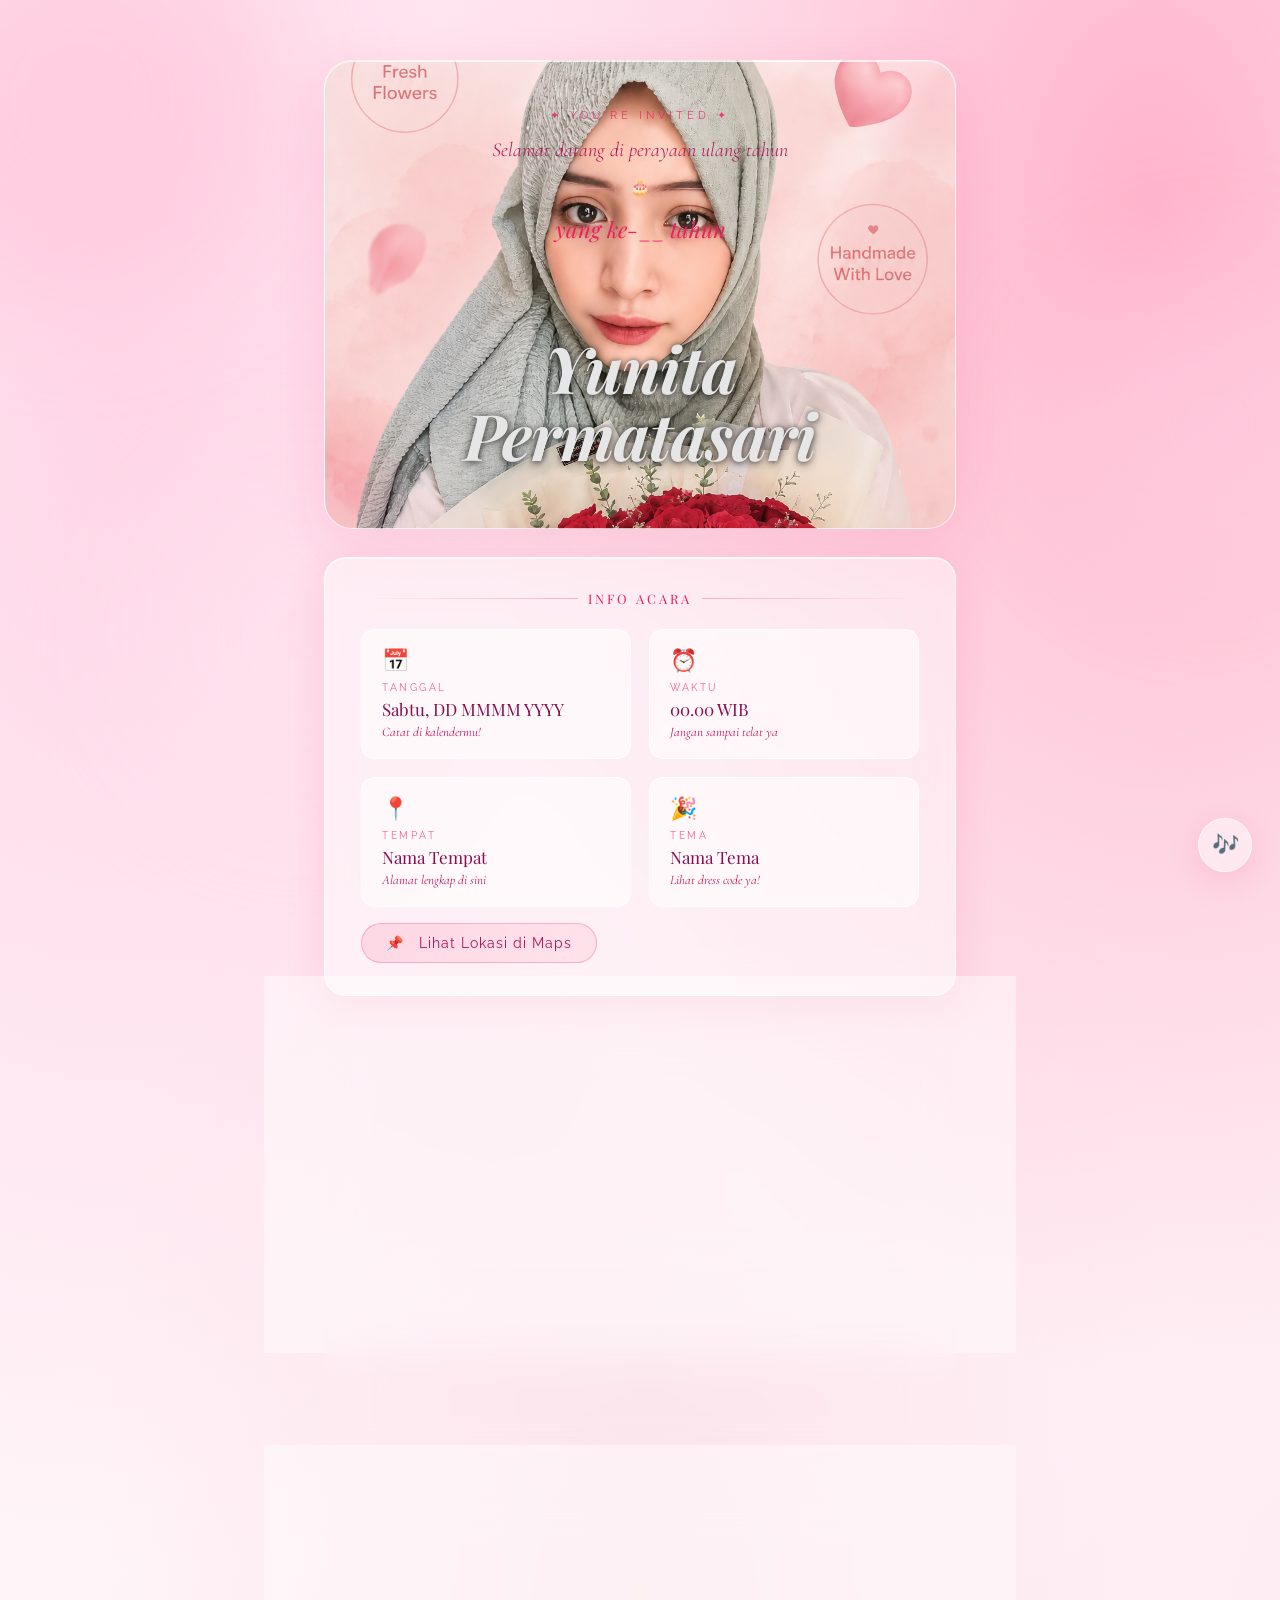
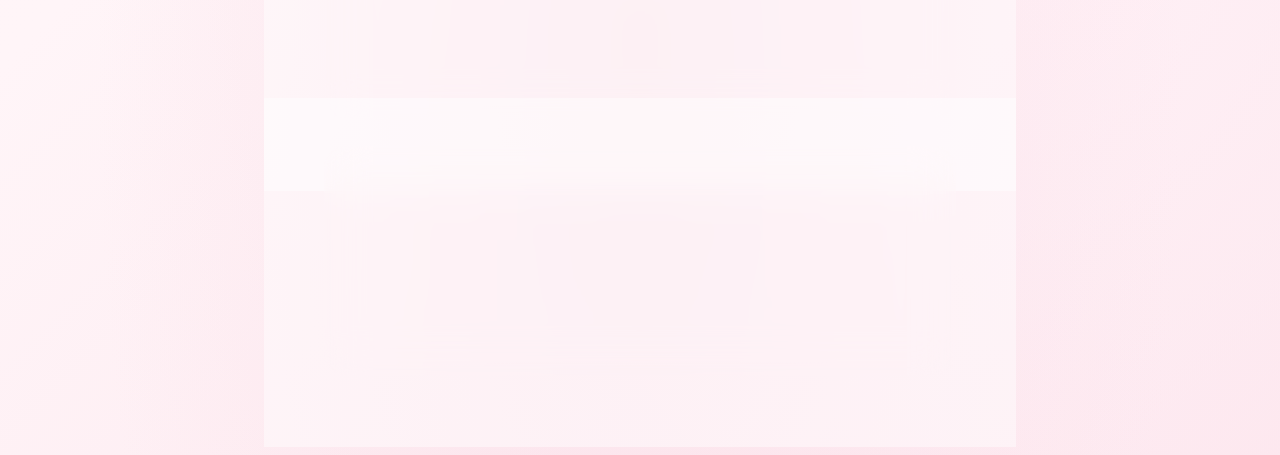
==== PAGES/invitation.html @ 585c8996 "first commit" ====
<!DOCTYPE html>
<html lang="id">
<head>
<meta charset="UTF-8">
<meta name="viewport" content="width=device-width, initial-scale=1.0">
<title>Undangan Ulang Tahun</title>
<link href="https://fonts.googleapis.com/css2?family=Playfair+Display:ital,wght@0,400;0,700;1,400&family=Cormorant+Garamond:ital,wght@0,300;0,400;0,500;1,300;1,400&family=Raleway:wght@300;400;500&display=swap" rel="stylesheet">
<link rel="stylesheet" href="../CSS/invitation.css">
</head>
<body>

<div class="blob" style="width:400px;height:400px;background:#ffb3cc;top:-100px;left:-120px;animation-duration:12s;"></div>
<div class="blob" style="width:300px;height:300px;background:#ffd6e7;top:30%;right:-80px;animation-duration:9s;animation-delay:3s;"></div>
<div class="blob" style="width:350px;height:350px;background:#ffe4ef;bottom:10%;left:10%;animation-duration:14s;animation-delay:1.5s;"></div>

<div class="music-btn" id="musicBtn">🎵</div>

<audio id="happyBirthday" loop>
<source src="../ASSETS/MUSIC/mantap.mpeg">
</audio>

<div class="page">
  <div class="header-card" style="background-image: url('../ASSETS/IMAGES/emely.png'); background-size: cover; background-position: center; background-repeat: no-repeat;">
  <p class="header-eyebrow">✦ You're Invited ✦</p>
  <p class="header-pre">Selamat datang di perayaan ulang tahun</p>
  
  <!-- QUOTE DIHAPUS, DIGANTI KOSONG -->
  
  <div class="header-divider">
    <span></span><em>🎂</em><span></span>
  </div>
  <p class="header-age">yang ke-<em style="font-style:normal">__</em> tahun</p>
  
  <!-- NAMA DIPINDAH KE BAWAH -->
  <h1 class="header-name" style="margin-top: 90px; margin-bottom: 20px;">Yunita Permatasari</h1>
</div>

  <div class="glass-card" style="animation-delay:0.1s">
    <div class="section-title">Info Acara</div>
    <div class="info-grid">
      <div class="info-item">
        <span class="icon">📅</span>
        <div class="label">Tanggal</div>
        <div class="value">Sabtu, DD MMMM YYYY</div>
        <div class="sub">Catat di kalendermu!</div>
      </div>
      <div class="info-item">
        <span class="icon">⏰</span>
        <div class="label">Waktu</div>
        <div class="value">00.00 WIB</div>
        <div class="sub">Jangan sampai telat ya</div>
      </div>
      <div class="info-item">
        <span class="icon">📍</span>
        <div class="label">Tempat</div>
        <div class="value">Nama Tempat</div>
        <div class="sub">Alamat lengkap di sini</div>
      </div>
      <div class="info-item">
        <span class="icon">🎉</span>
        <div class="label">Tema</div>
        <div class="value">Nama Tema</div>
        <div class="sub">Lihat dress code ya!</div>
      </div>
    </div>
    <a href="#" class="location-btn" target="_blank">
      📌 &nbsp; Lihat Lokasi di Maps
    </a>
  </div>

  <!-- DAFTAR TAMU (teks host di ATAS tombol) -->
  <div class="glass-card" style="animation-delay:0.15s; text-align: center;">
    <div class="section-title">📋 Daftar Tamu Undangan</div>
    
    <!-- Teks host di atas tombol -->
    <div style="margin: 15px 0 10px 0;">
      <p class="footer-from" style="font-size: 14px; margin-bottom: 5px;">Dengan penuh cinta, dari</p>
      <p class="footer-name" style="font-size: 22px;">Yunita Permata Sari</p>
      <p class="footer-hearts" style="font-size: 16px;">♥ ♥ ♥</p>
    </div>
    
    <!-- Tombol di bawah teks host -->
    <a href="guestlist.html" class="guest-link-btn" style="display: inline-block; margin-top: 10px;">
      📋 &nbsp; Lihat Daftar Tamu
    </a>
  </div>

  <div class="glass-card" style="animation-delay:0.2s">
    <div class="section-title">Hitung Mundur</div>
    <div class="countdown-wrap" id="countdown">
      <div class="cd-box"><div class="cd-num" id="cd-d">--</div><div class="cd-label">Hari</div></div>
      <div class="cd-box"><div class="cd-num" id="cd-h">--</div><div class="cd-label">Jam</div></div>
      <div class="cd-box"><div class="cd-num" id="cd-m">--</div><div class="cd-label">Menit</div></div>
      <div class="cd-box"><div class="cd-num" id="cd-s">--</div><div class="cd-label">Detik</div></div>
    </div>
  </div>

  <div class="glass-card" style="animation-delay:0.3s">
    <div class="section-title">Dress Code</div>
    <div class="dress-row">
      <div class="dress-chip"><div class="color-dot" style="background:#f8bbd0"></div> Soft Pink</div>
      <div class="dress-chip"><div class="color-dot" style="background:#ffffff;border-color:#f8bbd0"></div> White</div>
      <div class="dress-chip"><div class="color-dot" style="background:#fce4ec"></div> Blush</div>
      <div class="dress-chip"><div class="color-dot" style="background:#e91e63"></div> Hot Pink</div>
    </div>
    <div class="note-card" style="margin-top:16px">
      💌 Tolong hadir dengan warna-warna di atas ya! Buat foto bareng lebih aesthetic~
    </div>
  </div>

  <div class="glass-card" style="animation-delay:0.4s">
    <div class="section-title">Pesan dari Host</div>
    <div class="note-card">
      Hei kamu! Aku sangat senang bisa merayakan momen spesial ini bersamamu. Kehadiranmu adalah hadiah terbaik yang bisa aku dapatkan. Sampai jumpa di sana ya! 🎀
    </div>
  </div>
</div>

<script src="../JS/invitation.js"></script>
</body>
</html>
---- CSS/invitation.css ----
:root {
  --pink1: #fce4ec;
  --pink2: #f48fb1;
  --pink3: #e91e63;
  --pink4: #ff8fab;
  --glass: rgba(255,255,255,0.45);
  --glass-border: rgba(255,255,255,0.7);
  --glass-shadow: rgba(233,30,99,0.12);
}

* { margin:0; padding:0; box-sizing:border-box; }

body {
  min-height: 100vh;
  background:
    radial-gradient(ellipse at 10% 20%, #ffd6e7 0%, transparent 50%),
    radial-gradient(ellipse at 90% 10%, #ffb3cc 0%, transparent 45%),
    radial-gradient(ellipse at 50% 80%, #fce4ec 0%, transparent 60%),
    radial-gradient(ellipse at 80% 70%, #fff0f6 0%, transparent 50%),
    linear-gradient(135deg, #fdf2f8 0%, #fff5f8 50%, #fce4ec 100%);
  font-family: 'Cormorant Garamond', serif;
  overflow-x: hidden;
  cursor: default;
}

.blob {
  position: fixed;
  border-radius: 50%;
  filter: blur(60px);
  opacity: 0.35;
  pointer-events: none;
  animation: blobFloat ease-in-out infinite;
}
@keyframes blobFloat {
  0%,100% { transform: translate(0,0) scale(1); }
  33%      { transform: translate(20px,-15px) scale(1.05); }
  66%      { transform: translate(-15px,10px) scale(0.97); }
}

.petal {
  position: fixed;
  border-radius: 50% 0 50% 0;
  opacity: 0;
  pointer-events: none;
  animation: fallPetal linear infinite;
}
@keyframes fallPetal {
  0%   { transform: translateY(-30px) rotate(0deg) translateX(0); opacity:0; }
  8%   { opacity: 0.4; }
  90%  { opacity: 0.2; }
  100% { transform: translateY(105vh) rotate(720deg) translateX(40px); opacity:0; }
}

.music-btn {
  position: fixed;
  bottom: 28px;
  right: 28px;
  width: 54px;
  height: 54px;
  background: var(--glass);
  backdrop-filter: blur(16px);
  -webkit-backdrop-filter: blur(16px);
  border: 1.5px solid var(--glass-border);
  border-radius: 50%;
  display: flex;
  align-items: center;
  justify-content: center;
  font-size: 22px;
  cursor: pointer;
  box-shadow: 0 8px 32px var(--glass-shadow);
  z-index: 100;
  transition: transform 0.3s ease, box-shadow 0.3s ease;
}
.music-btn:hover { transform: scale(1.12); box-shadow: 0 12px 40px rgba(233,30,99,0.25); }
.music-btn.playing { animation: musicPulse 1.2s ease-in-out infinite; }
@keyframes musicPulse {
  0%,100% { box-shadow: 0 8px 32px rgba(233,30,99,0.2), 0 0 0 0 rgba(233,30,99,0.25); }
  50%      { box-shadow: 0 8px 32px rgba(233,30,99,0.3), 0 0 0 12px rgba(233,30,99,0); }
}

.page {
  max-width: 680px;
  margin: 0 auto;
  padding: 60px 24px 80px;
  display: flex;
  flex-direction: column;
  align-items: center;
  gap: 28px;
}

.header-card {
  width: 100%;
  background: var(--glass);
  backdrop-filter: blur(24px);
  -webkit-backdrop-filter: blur(24px);
  border: 1.5px solid var(--glass-border);
  border-radius: 28px;
  padding: 48px 40px 40px;
  text-align: center;
  box-shadow: 0 20px 60px var(--glass-shadow), inset 0 1px 0 rgba(255,255,255,0.8);
  animation: cardReveal 0.8s ease both;
  position: relative;
  overflow: hidden;
}
@keyframes cardReveal {
  from { opacity:0; transform: translateY(30px) scale(0.97); }
  to   { opacity:1; transform: translateY(0) scale(1); }
}

.header-card::before {
  content: '';
  position: absolute;
  top: -60px; right: -60px;
  width: 180px; height: 180px;
  background: radial-gradient(circle, rgba(255,143,171,0.25), transparent 70%);
  border-radius: 50%;
  pointer-events: none;
}
.header-card::after {
  content: '';
  position: absolute;
  bottom: -40px; left: -40px;
  width: 140px; height: 140px;
  background: radial-gradient(circle, rgba(233,30,99,0.1), transparent 70%);
  border-radius: 50%;
  pointer-events: none;
}

.header-eyebrow {
  font-family: 'Raleway', sans-serif;
  font-size: 11px;
  letter-spacing: 4px;
  color: var(--pink3);
  text-transform: uppercase;
  margin-bottom: 16px;
  opacity: 0.8;
}
.header-pre {
  font-family: 'Cormorant Garamond', serif;
  font-size: 20px;
  font-style: italic;
  color: #ad1457;
  margin-bottom: 10px;
  font-weight: 300;
}
.header-name {
  font-family: 'Playfair Display', serif;
  font-size: clamp(42px, 10vw, 64px);
  font-weight: 700;
  font-style: italic;
  color: #e6e6e6;
  line-height: 1.05;
  margin-bottom: 10px;
  text-shadow: 0 2px 10px rgba(0,0,0,0.6), 0 0 5px rgba(0,0,0,0.4);
  letter-spacing: -1px;
}
.header-age {
  font-family: 'Playfair Display', serif;
  font-size: 22px;
  font-style: italic;
  color: var(--pink3);
  margin-bottom: 18px;
}
.header-divider {
  display: flex;
  align-items: center;
  gap: 14px;
  justify-content: center;
  margin: 16px 0;
}
.header-divider span { width: 50px; height: 1px; background: linear-gradient(90deg, transparent, #f48fb1, transparent); }
.header-divider em { color: #e91e63; font-size: 16px; font-style: normal; }

.header-quote {
  font-size: 17px;
  font-style: italic;
  color: #ffffff;
  line-height: 1.7;
  font-weight: 300;
  max-width: 380px;
  margin: 0 auto;
  text-shadow: 0 1px 3px rgba(0,0,0,0.3);
}

.glass-card {
  width: 100%;
  background: var(--glass);
  backdrop-filter: blur(20px);
  -webkit-backdrop-filter: blur(20px);
  border: 1.5px solid var(--glass-border);
  border-radius: 22px;
  padding: 32px 36px;
  box-shadow: 0 12px 40px var(--glass-shadow), inset 0 1px 0 rgba(255,255,255,0.8);
  animation: cardReveal 0.8s ease both;
}

.section-title {
  font-family: 'Playfair Display', serif;
  font-size: 13px;
  letter-spacing: 3px;
  color: var(--pink3);
  text-transform: uppercase;
  margin-bottom: 22px;
  display: flex;
  align-items: center;
  gap: 10px;
  font-style: normal;
  font-weight: 400;
}
.section-title::before,
.section-title::after {
  content: '';
  flex: 1;
  height: 1px;
  background: linear-gradient(90deg, transparent, rgba(233,30,99,0.3));
}
.section-title::after { background: linear-gradient(90deg, rgba(233,30,99,0.3), transparent); }

.info-grid {
  display: grid;
  grid-template-columns: 1fr 1fr;
  gap: 18px;
}
@media(max-width:500px){ .info-grid { grid-template-columns: 1fr; } }

.info-item {
  background: rgba(255,255,255,0.55);
  border-radius: 14px;
  padding: 18px 20px;
  border: 1px solid rgba(255,255,255,0.8);
  transition: transform 0.25s ease;
}
.info-item:hover { transform: translateY(-3px); }
.info-item .icon { font-size: 22px; margin-bottom: 8px; display: block; }
.info-item .label {
  font-family: 'Raleway', sans-serif;
  font-size: 10px;
  letter-spacing: 2.5px;
  color: #f06292;
  text-transform: uppercase;
  margin-bottom: 5px;
}
.info-item .value {
  font-family: 'Playfair Display', serif;
  font-size: 17px;
  color: #880e4f;
  line-height: 1.35;
  font-weight: 400;
}
.info-item .sub {
  font-size: 13px;
  color: #c2185b;
  font-style: italic;
  margin-top: 3px;
}

.countdown-wrap {
  display: flex;
  justify-content: center;
  gap: 18px;
  margin-top: 8px;
}
.cd-box {
  display: flex;
  flex-direction: column;
  align-items: center;
  background: rgba(255,255,255,0.6);
  border-radius: 14px;
  padding: 14px 18px;
  border: 1px solid rgba(255,255,255,0.8);
  min-width: 66px;
}
.cd-num {
  font-family: 'Playfair Display', serif;
  font-size: 32px;
  font-weight: 700;
  color: #ad1457;
  line-height: 1;
}
.cd-label {
  font-family: 'Raleway', sans-serif;
  font-size: 9px;
  letter-spacing: 2px;
  color: #f48fb1;
  text-transform: uppercase;
  margin-top: 5px;
}
.cd-expired {
  font-family: 'Playfair Display', serif;
  font-size: 20px;
  font-style: italic;
  color: #e91e63;
  text-align: center;
  padding: 12px 0;
}

.dress-row {
  display: flex;
  gap: 12px;
  flex-wrap: wrap;
}
.dress-chip {
  display: flex;
  align-items: center;
  gap: 8px;
  background: rgba(255,255,255,0.6);
  border: 1px solid rgba(255,255,255,0.85);
  border-radius: 50px;
  padding: 8px 18px;
  font-size: 14px;
  color: #880e4f;
  transition: transform 0.2s ease;
}
.dress-chip:hover { transform: scale(1.04); }
.color-dot {
  width: 16px; height: 16px;
  border-radius: 50%;
  border: 2px solid rgba(255,255,255,0.8);
  box-shadow: 0 2px 6px rgba(0,0,0,0.1);
  flex-shrink: 0;
}

.note-card {
  background: rgba(255,255,255,0.55);
  border-radius: 14px;
  padding: 20px 24px;
  border: 1px solid rgba(255,255,255,0.8);
  border-left: 3px solid var(--pink3);
  font-size: 16px;
  font-style: italic;
  color: #880e4f;
  line-height: 1.7;
}

.location-btn {
  display: inline-flex;
  align-items: center;
  gap: 8px;
  margin-top: 16px;
  padding: 11px 24px;
  background: linear-gradient(135deg, rgba(233,30,99,0.12), rgba(255,143,171,0.15));
  border: 1.5px solid rgba(233,30,99,0.25);
  border-radius: 50px;
  color: #ad1457;
  font-size: 14px;
  font-family: 'Raleway', sans-serif;
  letter-spacing: 1px;
  cursor: pointer;
  transition: all 0.25s ease;
  text-decoration: none;
}
.location-btn:hover {
  background: linear-gradient(135deg, rgba(233,30,99,0.2), rgba(255,143,171,0.25));
  transform: translateY(-2px);
  box-shadow: 0 8px 24px rgba(233,30,99,0.18);
}

.footer-card {
  width: 100%;
  text-align: center;
  background: var(--glass);
  backdrop-filter: blur(20px);
  -webkit-backdrop-filter: blur(20px);
  border: 1.5px solid var(--glass-border);
  border-radius: 22px;
  padding: 36px 32px;
  box-shadow: 0 12px 40px var(--glass-shadow), inset 0 1px 0 rgba(255,255,255,0.8);
  animation: cardReveal 0.8s ease both;
}
.footer-from {
  font-family: 'Cormorant Garamond', serif;
  font-size: 15px;
  color: #f06292;
  font-style: italic;
  margin-bottom: 8px;
  letter-spacing: 0.5px;
}
.footer-name {
  font-family: 'Playfair Display', serif;
  font-size: 26px;
  color: #ad1457;
  font-style: italic;
}
.footer-hearts {
  margin-top: 14px;
  font-size: 18px;
  letter-spacing: 6px;
  color: var(--pink3);
  animation: heartBeat 1.5s ease-in-out infinite;
}
@keyframes heartBeat {
  0%,100% { transform: scale(1); }
  50%      { transform: scale(1.15); }
}

.guest-link-btn {
  display: inline-flex;
  align-items: center;
  gap: 8px;
  margin-top: 20px;
  padding: 13px 30px;
  background: linear-gradient(135deg, #ff8fab, #e91e63);
  color: white;
  border: none;
  border-radius: 50px;
  font-family: 'Raleway', sans-serif;
  font-size: 13px;
  letter-spacing: 1.5px;
  cursor: pointer;
  text-decoration: none;
  box-shadow: 0 8px 28px rgba(233,30,99,0.3);
  transition: all 0.25s ease;
  position: relative;
  overflow: hidden;
}
.guest-link-btn::before {
  content: '';
  position: absolute;
  top:-50%; left:-60%;
  width:40%; height:200%;
  background: rgba(255,255,255,0.25);
  transform: skewX(-20deg);
  animation: shimmer 2.5s ease-in-out infinite;
}
@keyframes shimmer {
  0%{ left:-60%; } 100%{ left:140%; }
}
.guest-link-btn:hover {
  transform: translateY(-3px);
  box-shadow: 0 14px 36px rgba(233,30,99,0.4);
}



.cd-num {
  font-family: 'Raleway', sans-serif;
  font-size: 28px;
  font-weight: 800;
  color: #ad1457;
  line-height: 1.2;
  letter-spacing: 2px;
}

.cd-label {
  font-family: 'Raleway', sans-serif;
  font-size: 10px;
  font-weight: 600;
  letter-spacing: 1px;
  color: #e91e63;
  text-transform: uppercase;
  margin-top: 4px;
}

/* Responsive untuk HP kecil */
@media (max-width: 480px) {
  .countdown-wrap {
    gap: 10px;
  }
  .cd-box {
    padding: 10px 12px;
    min-width: 65px;
  }
  .cd-num {
    font-size: 22px;
    font-weight: 800;
  }
  .cd-label {
    font-size: 9px;
    font-weight: 600;
  }
}

/* Hilangkan efek biru saat klik di HP */
button,
a,
.music-btn,
.guest-link-btn,
.location-btn,
.back-btn {
  -webkit-tap-highlight-color: transparent;
  tap-highlight-color: transparent;
  outline: none;
  user-select: none;
}
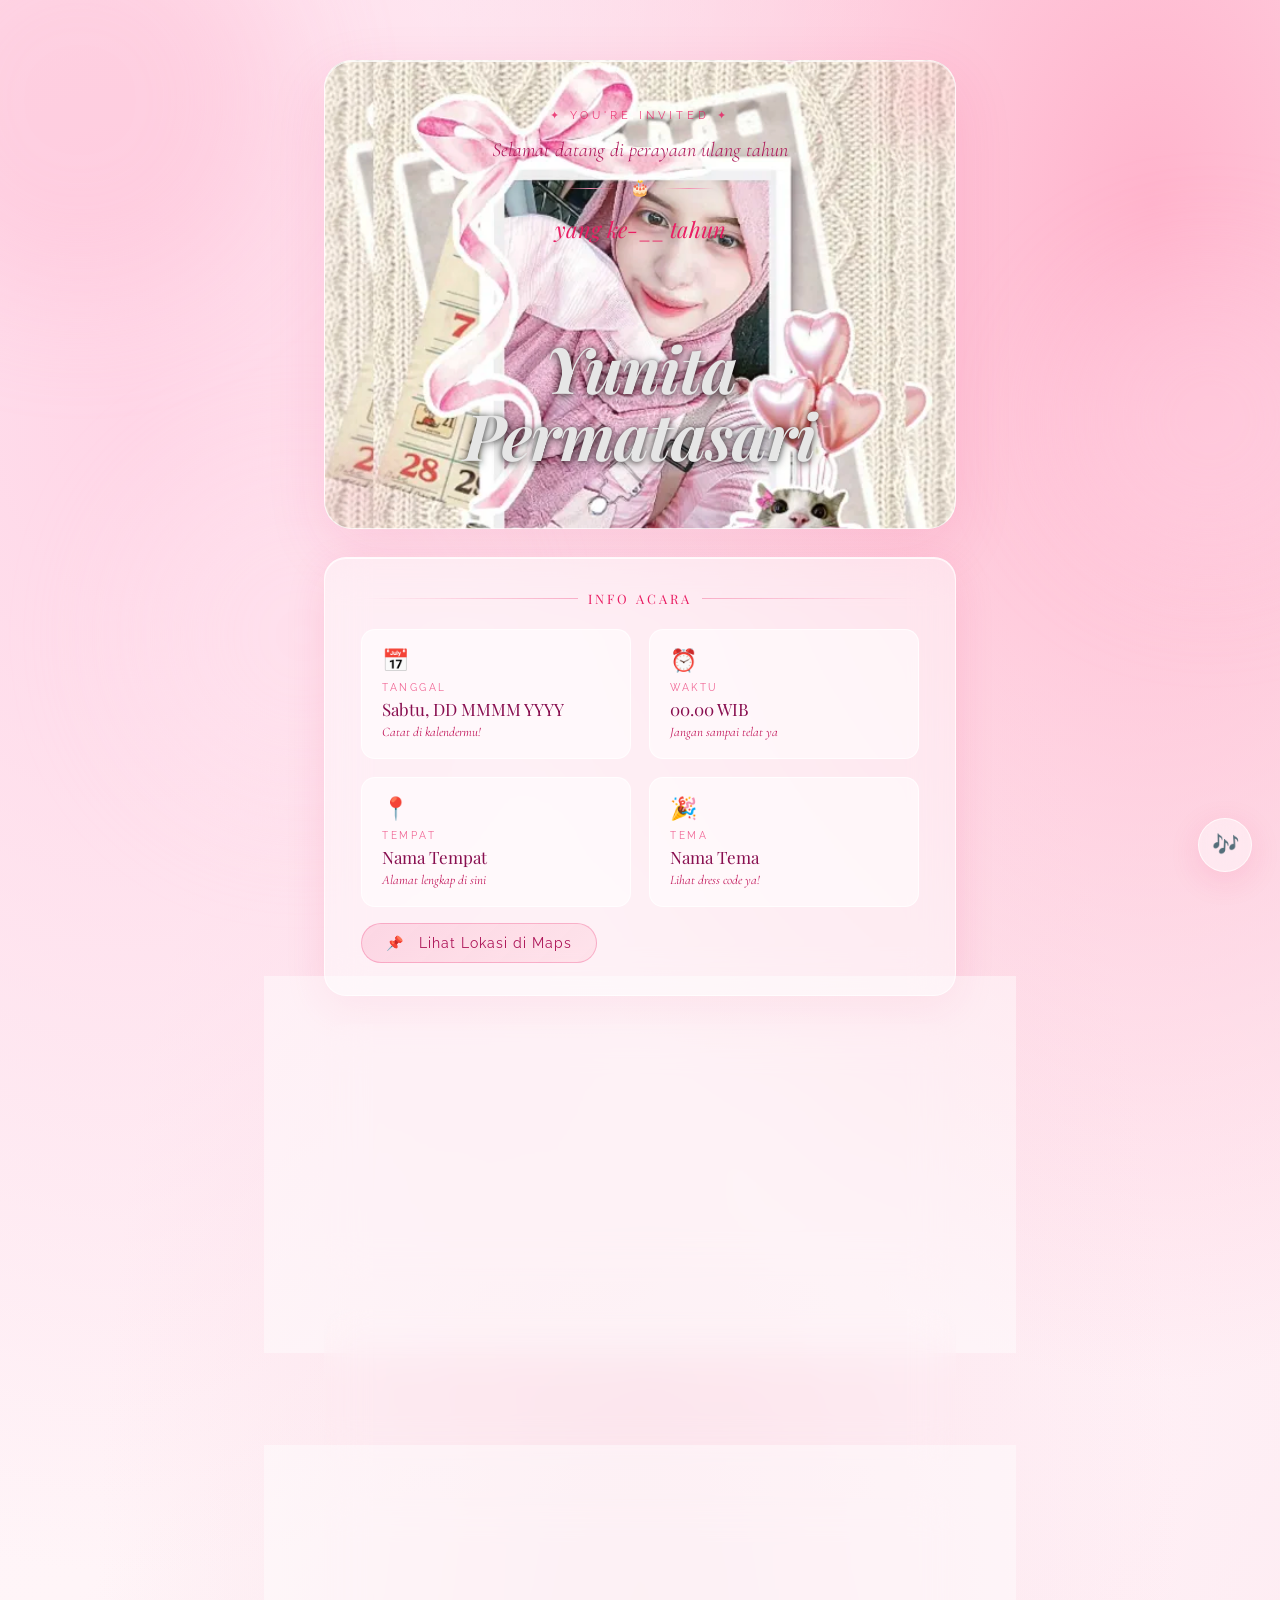
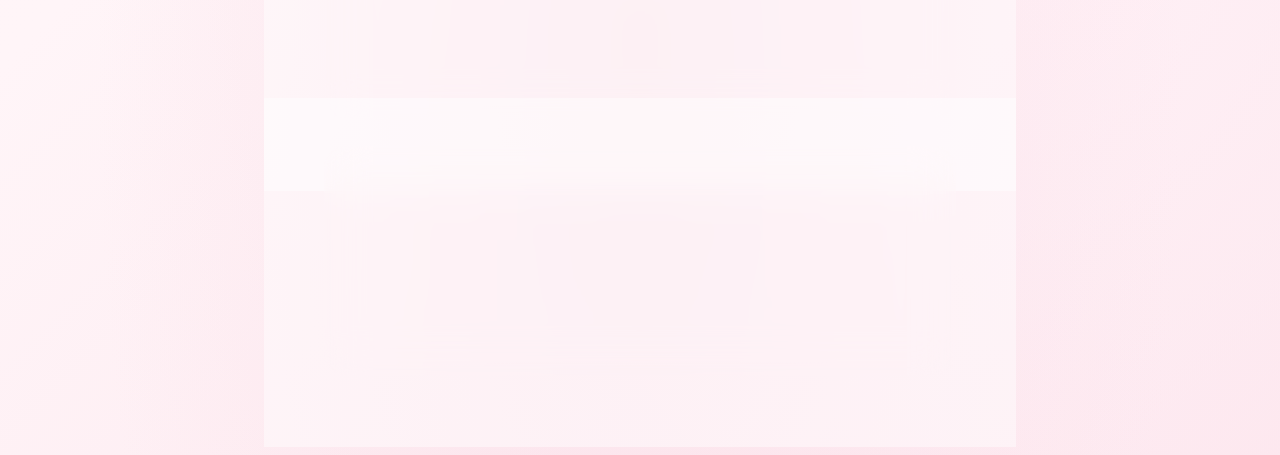
==== commit 153b45ee: "update website" ====
--- a/PAGES/invitation.html
+++ b/PAGES/invitation.html
@@ -16,11 +16,11 @@
 <div class="music-btn" id="musicBtn">🎵</div>
 
 <audio id="happyBirthday" loop>
-<source src="../ASSETS/MUSIC/mantap.mpeg">
+<source src="../ASSETS/MUSIC/selamat.mpeg">
 </audio>
 
 <div class="page">
-  <div class="header-card" style="background-image: url('../ASSETS/IMAGES/emely.png'); background-size: cover; background-position: center; background-repeat: no-repeat;">
+  <div class="header-card" style="background-image: url('../ASSETS/IMAGES/emeluy5.webp'); background-size: cover; background-position: center; background-repeat: no-repeat;">
   <p class="header-eyebrow">✦ You're Invited ✦</p>
   <p class="header-pre">Selamat datang di perayaan ulang tahun</p>
   
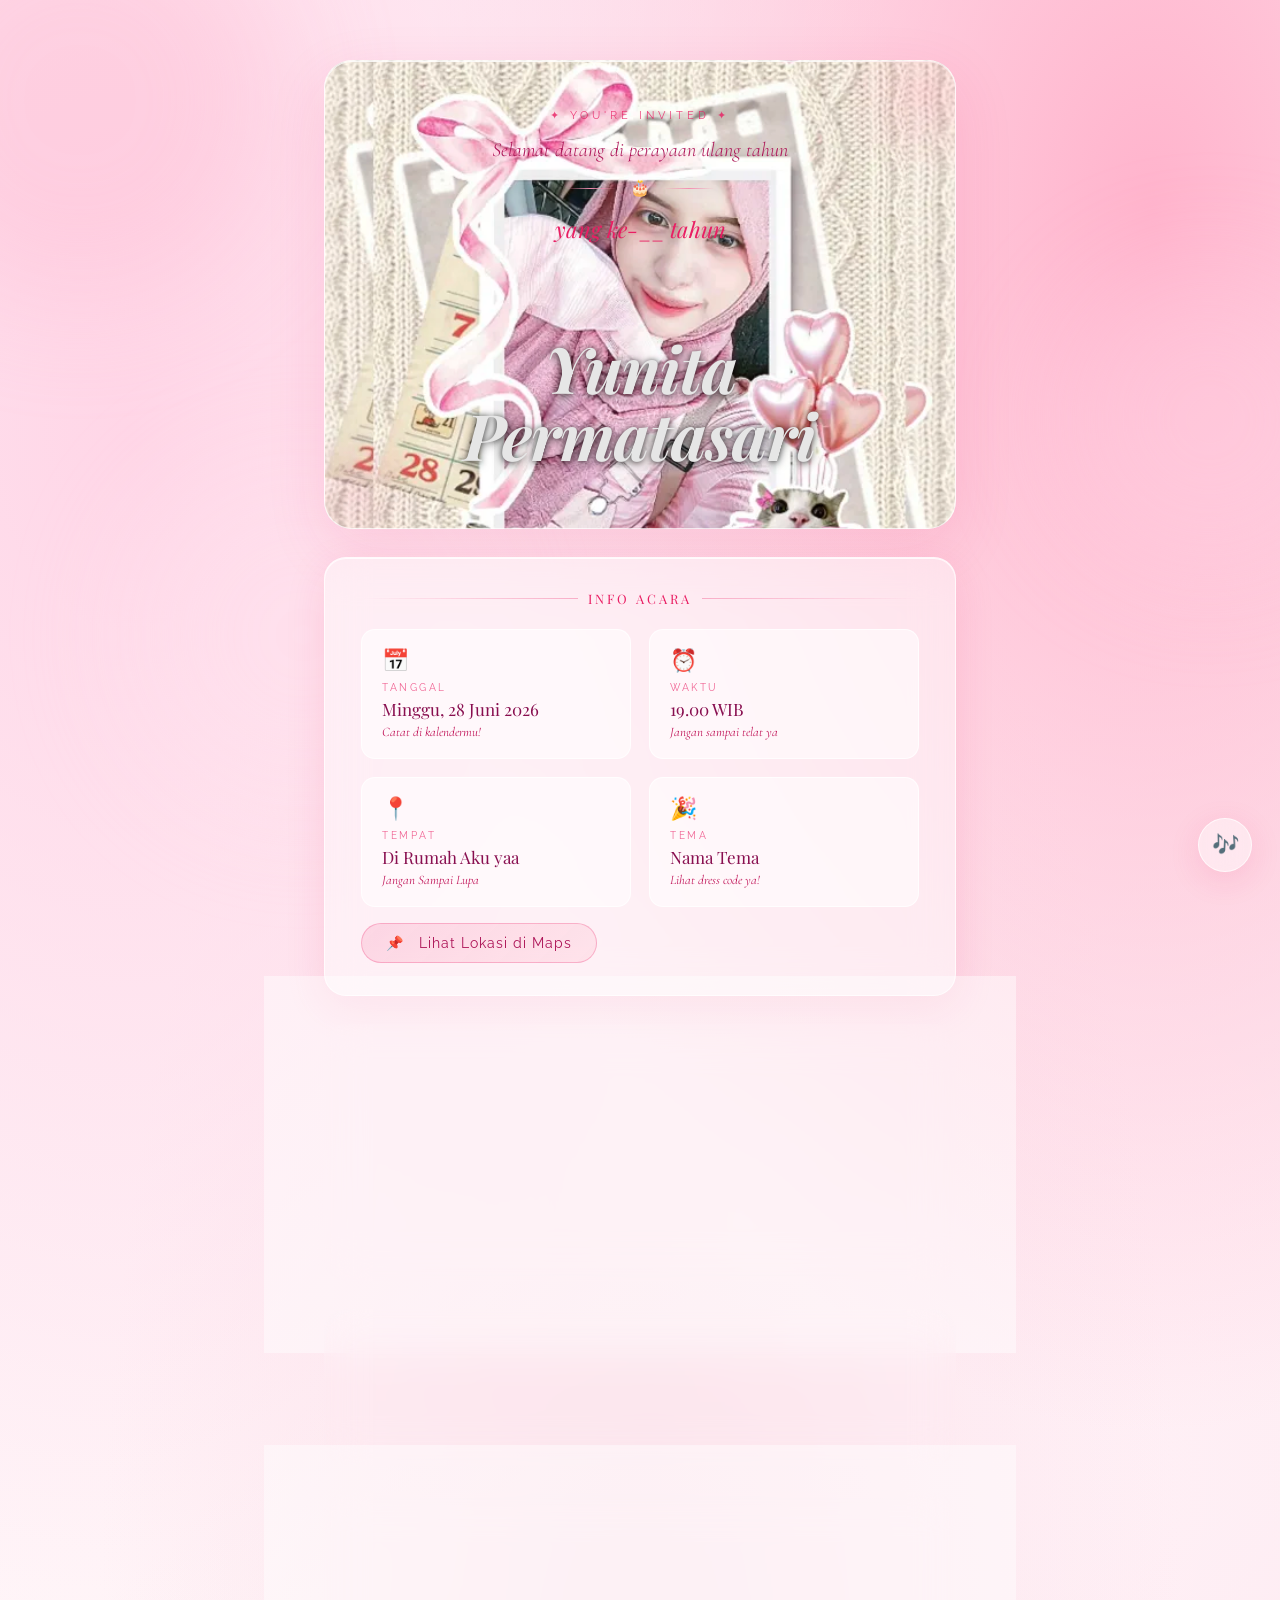
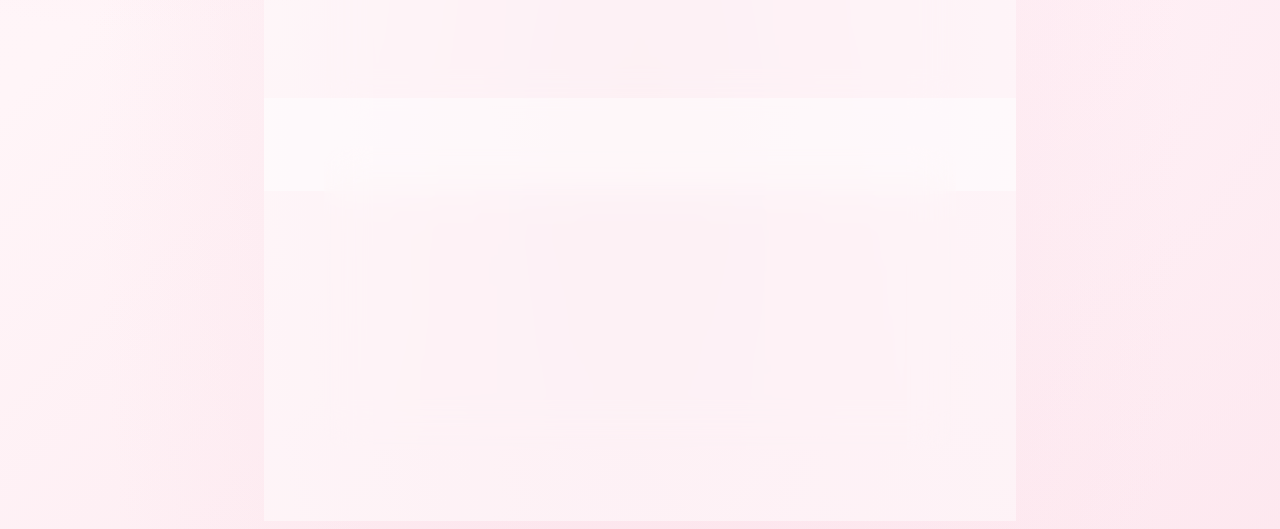
==== commit f3088820: "update website" ====
--- a/PAGES/invitation.html
+++ b/PAGES/invitation.html
@@ -41,20 +41,20 @@
       <div class="info-item">
         <span class="icon">📅</span>
         <div class="label">Tanggal</div>
-        <div class="value">Sabtu, DD MMMM YYYY</div>
+        <div class="value">Minggu, 28 Juni 2026</div>
         <div class="sub">Catat di kalendermu!</div>
       </div>
       <div class="info-item">
         <span class="icon">⏰</span>
         <div class="label">Waktu</div>
-        <div class="value">00.00 WIB</div>
+        <div class="value">19.00 WIB</div>
         <div class="sub">Jangan sampai telat ya</div>
       </div>
       <div class="info-item">
         <span class="icon">📍</span>
         <div class="label">Tempat</div>
-        <div class="value">Nama Tempat</div>
-        <div class="sub">Alamat lengkap di sini</div>
+        <div class="value">Di Rumah Aku yaa</div>
+        <div class="sub">Jangan Sampai Lupa</div>
       </div>
       <div class="info-item">
         <span class="icon">🎉</span>
@@ -75,7 +75,7 @@
     <!-- Teks host di atas tombol -->
     <div style="margin: 15px 0 10px 0;">
       <p class="footer-from" style="font-size: 14px; margin-bottom: 5px;">Dengan penuh cinta, dari</p>
-      <p class="footer-name" style="font-size: 22px;">Yunita Permata Sari</p>
+      <p class="footer-name" style="font-size: 22px;">Yunita PermataSari</p>
       <p class="footer-hearts" style="font-size: 16px;">♥ ♥ ♥</p>
     </div>
     
@@ -109,13 +109,15 @@
   </div>
 
   <div class="glass-card" style="animation-delay:0.4s">
-    <div class="section-title">Pesan dari Host</div>
-    <div class="note-card">
-      Hei kamu! Aku sangat senang bisa merayakan momen spesial ini bersamamu. Kehadiranmu adalah hadiah terbaik yang bisa aku dapatkan. Sampai jumpa di sana ya! 🎀
-    </div>
+  <div class="section-title">💌 Pesan dari Host</div>
+  <div class="note-card">
+    <p>🌸 <strong>Halo, sahabat!</strong> 🌸</p>
+    <p>Hari spesial ini akan terasa kurang indah tanpa senyumanmu di sana.</p>
+    <p>Mari kita ciptakan kenangan manis yang tidak akan terlupakan.</p>
+    <p style="margin-top: 12px;">🎂 <strong>Sampai jumpa!</strong> 🎀</p>
+    <p style="margin-top: 8px; text-align: right;">— <em>Yunita</em></p>
   </div>
 </div>
-
 <script src="../JS/invitation.js"></script>
 </body>
 </html>
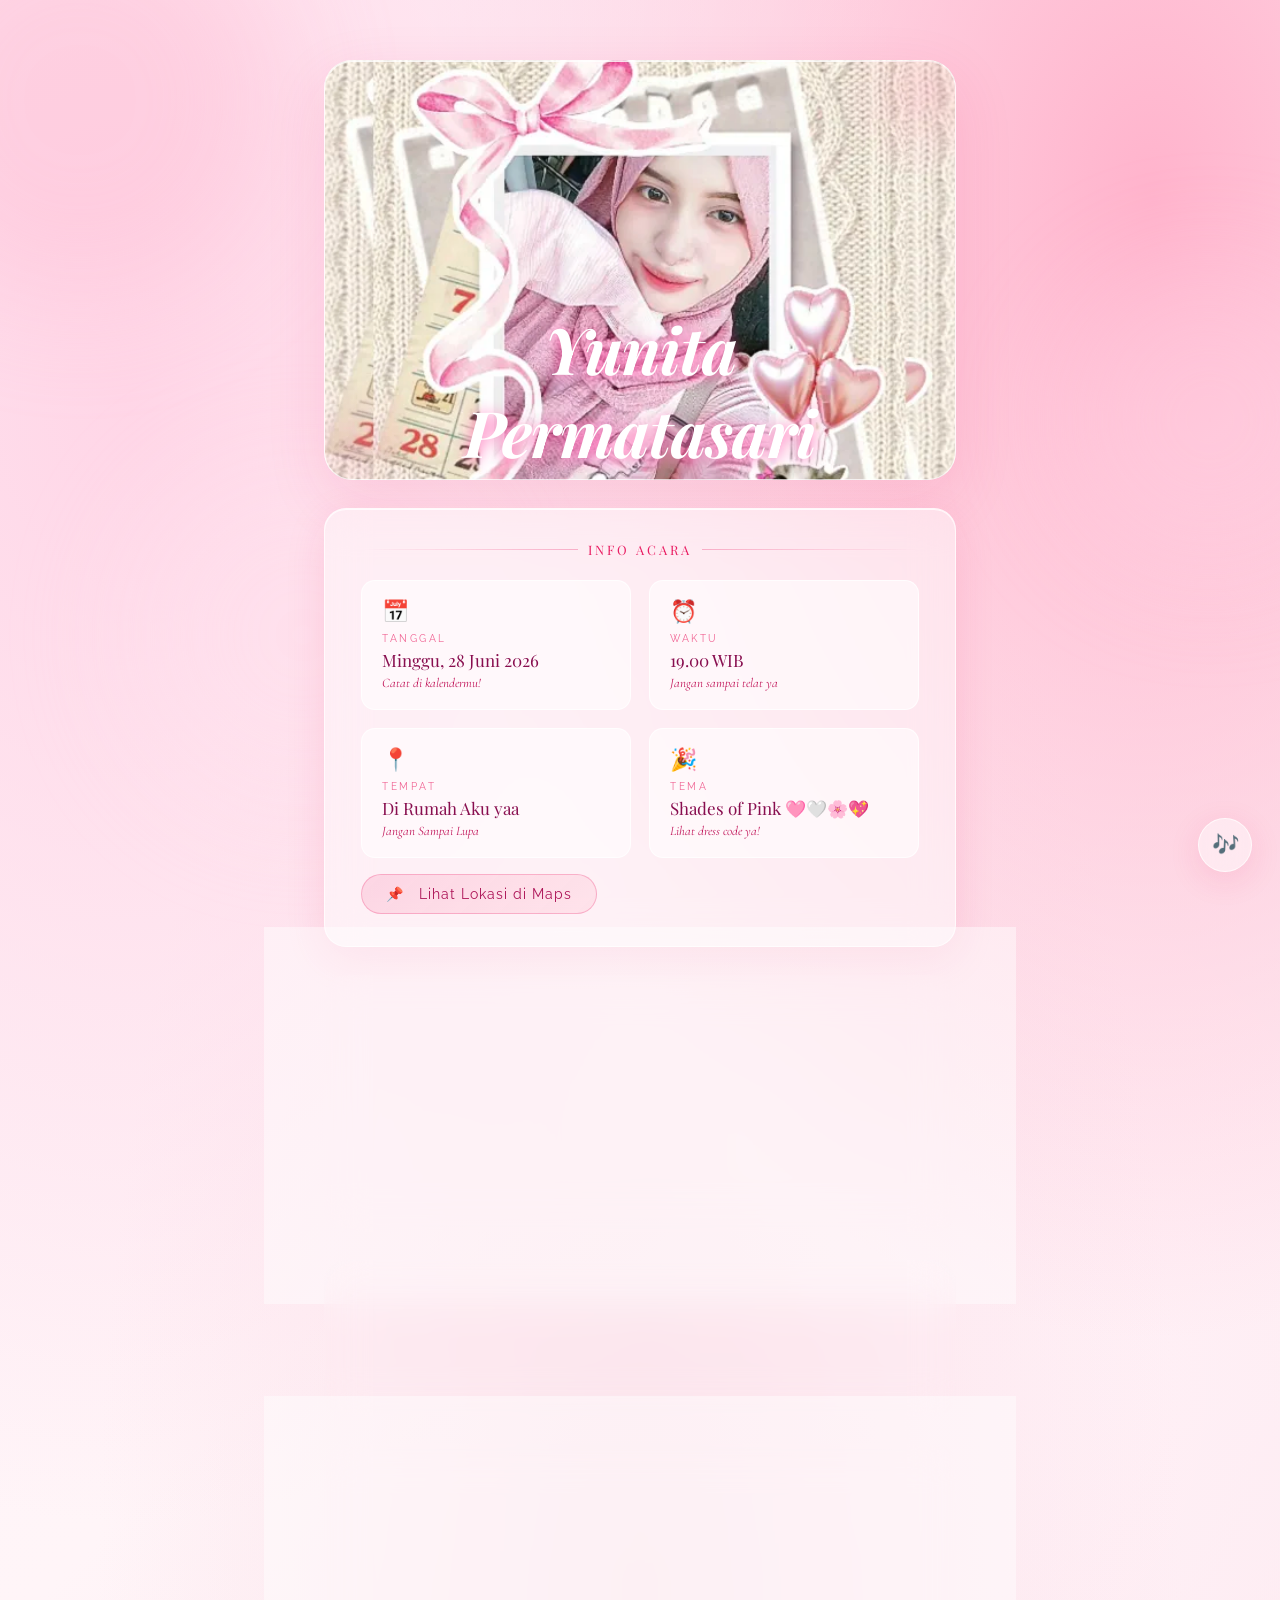
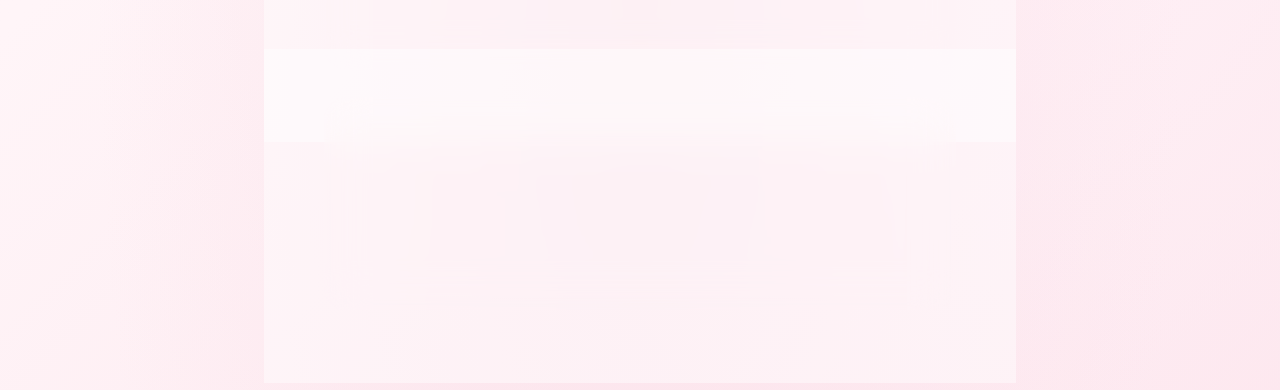
==== commit 0a2436a3: "update website" ====
--- a/PAGES/invitation.html
+++ b/PAGES/invitation.html
@@ -20,19 +20,8 @@
 </audio>
 
 <div class="page">
-  <div class="header-card" style="background-image: url('../ASSETS/IMAGES/emeluy5.webp'); background-size: cover; background-position: center; background-repeat: no-repeat;">
-  <p class="header-eyebrow">✦ You're Invited ✦</p>
-  <p class="header-pre">Selamat datang di perayaan ulang tahun</p>
-  
-  <!-- QUOTE DIHAPUS, DIGANTI KOSONG -->
-  
-  <div class="header-divider">
-    <span></span><em>🎂</em><span></span>
-  </div>
-  <p class="header-age">yang ke-<em style="font-style:normal">__</em> tahun</p>
-  
-  <!-- NAMA DIPINDAH KE BAWAH -->
-  <h1 class="header-name" style="margin-top: 90px; margin-bottom: 20px;">Yunita Permatasari</h1>
+ <div class="header-card" style="background-image: url('../ASSETS/IMAGES/emeluy5.webp'); background-size: cover; background-position: center; background-repeat: no-repeat;">
+  <h1 class="header-name" style="margin: 0;">Yunita Permatasari</h1>
 </div>
 
   <div class="glass-card" style="animation-delay:0.1s">
@@ -59,7 +48,7 @@
       <div class="info-item">
         <span class="icon">🎉</span>
         <div class="label">Tema</div>
-        <div class="value">Nama Tema</div>
+        <div class="value">Shades of Pink 🩷🤍🌸💖</div>
         <div class="sub">Lihat dress code ya!</div>
       </div>
     </div>
@@ -111,11 +100,10 @@
   <div class="glass-card" style="animation-delay:0.4s">
   <div class="section-title">💌 Pesan dari Host</div>
   <div class="note-card">
-    <p>🌸 <strong>Halo, sahabat!</strong> 🌸</p>
-    <p>Hari spesial ini akan terasa kurang indah tanpa senyumanmu di sana.</p>
-    <p>Mari kita ciptakan kenangan manis yang tidak akan terlupakan.</p>
-    <p style="margin-top: 12px;">🎂 <strong>Sampai jumpa!</strong> 🎀</p>
-    <p style="margin-top: 8px; text-align: right;">— <em>Yunita</em></p>
+    <p style="font-size: 16px; font-style: italic; color: #880e4f; text-align: center;">
+      "Let's make beautiful memories in every shade of pink."
+    </p>
+    <p style="margin-top: 12px; text-align: right; color: #e91e63;">— Yunita 🎀</p>
   </div>
 </div>
 <script src="../JS/invitation.js"></script>
--- a/CSS/invitation.css
+++ b/CSS/invitation.css
@@ -95,12 +95,16 @@
   -webkit-backdrop-filter: blur(24px);
   border: 1.5px solid var(--glass-border);
   border-radius: 28px;
-  padding: 48px 40px 40px;
+  padding: 60px 40px;
   text-align: center;
   box-shadow: 0 20px 60px var(--glass-shadow), inset 0 1px 0 rgba(255,255,255,0.8);
   animation: cardReveal 0.8s ease both;
   position: relative;
   overflow: hidden;
+  min-height: 420px;
+  display: flex;
+  flex-direction: column;
+  justify-content: center;
 }
 @keyframes cardReveal {
   from { opacity:0; transform: translateY(30px) scale(0.97); }
@@ -148,11 +152,14 @@
   font-size: clamp(42px, 10vw, 64px);
   font-weight: 700;
   font-style: italic;
-  color: #e6e6e6;
-  line-height: 1.05;
-  margin-bottom: 10px;
-  text-shadow: 0 2px 10px rgba(0,0,0,0.6), 0 0 5px rgba(0,0,0,0.4);
+  color: #ffffff;
+  line-height: 1.3;
+  margin: 0;
+  text-shadow: 0 2px 15px #ff69b4;
   letter-spacing: -1px;
+  /* GESER NAMA KE BAWAH TANPA MEMPENGARUHI CARD */
+  position: relative;
+  top: 120px;   /* ← atur nilai ini: 20px (sedikit), 40px (lebih banyak), 0 (tengah) */
 }
 .header-age {
   font-family: 'Playfair Display', serif;
@@ -481,4 +488,5 @@
   tap-highlight-color: transparent;
   outline: none;
   user-select: none;
-}+}
+
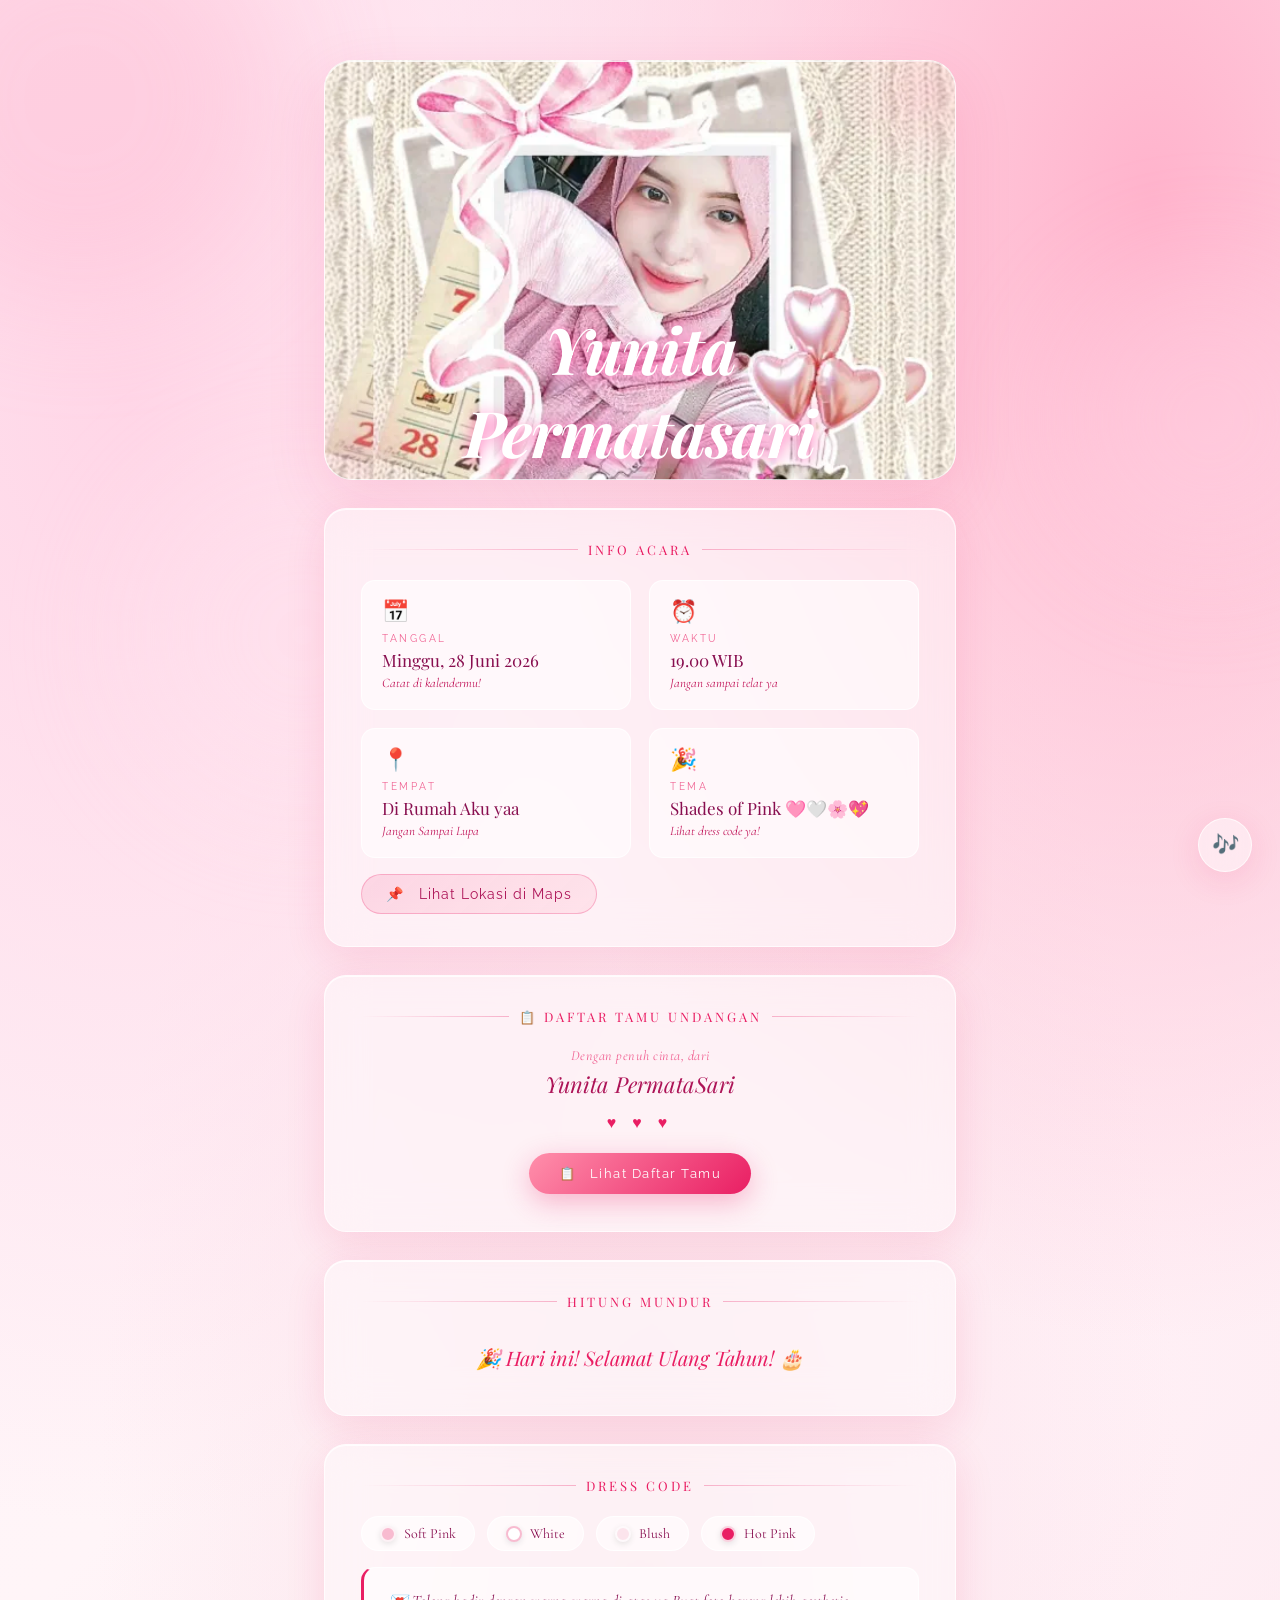
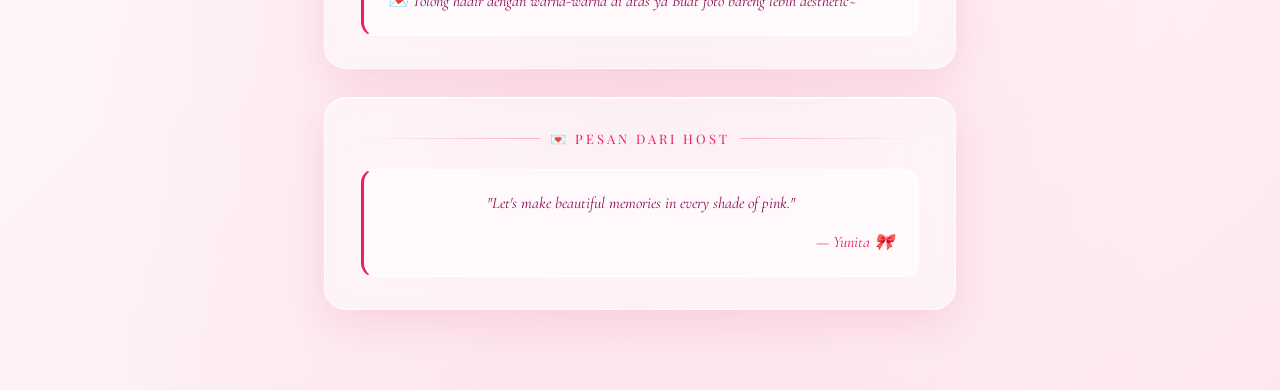
==== commit e9f35d6c: "update coy" ====
--- a/PAGES/invitation.html
+++ b/PAGES/invitation.html
@@ -93,7 +93,7 @@
       <div class="dress-chip"><div class="color-dot" style="background:#e91e63"></div> Hot Pink</div>
     </div>
     <div class="note-card" style="margin-top:16px">
-      💌 Tolong hadir dengan warna-warna di atas ya! Buat foto bareng lebih aesthetic~
+      💌 Tolong hadir dengan warna-warna di atas ya Buat foto bareng lebih aesthetic~
     </div>
   </div>
 
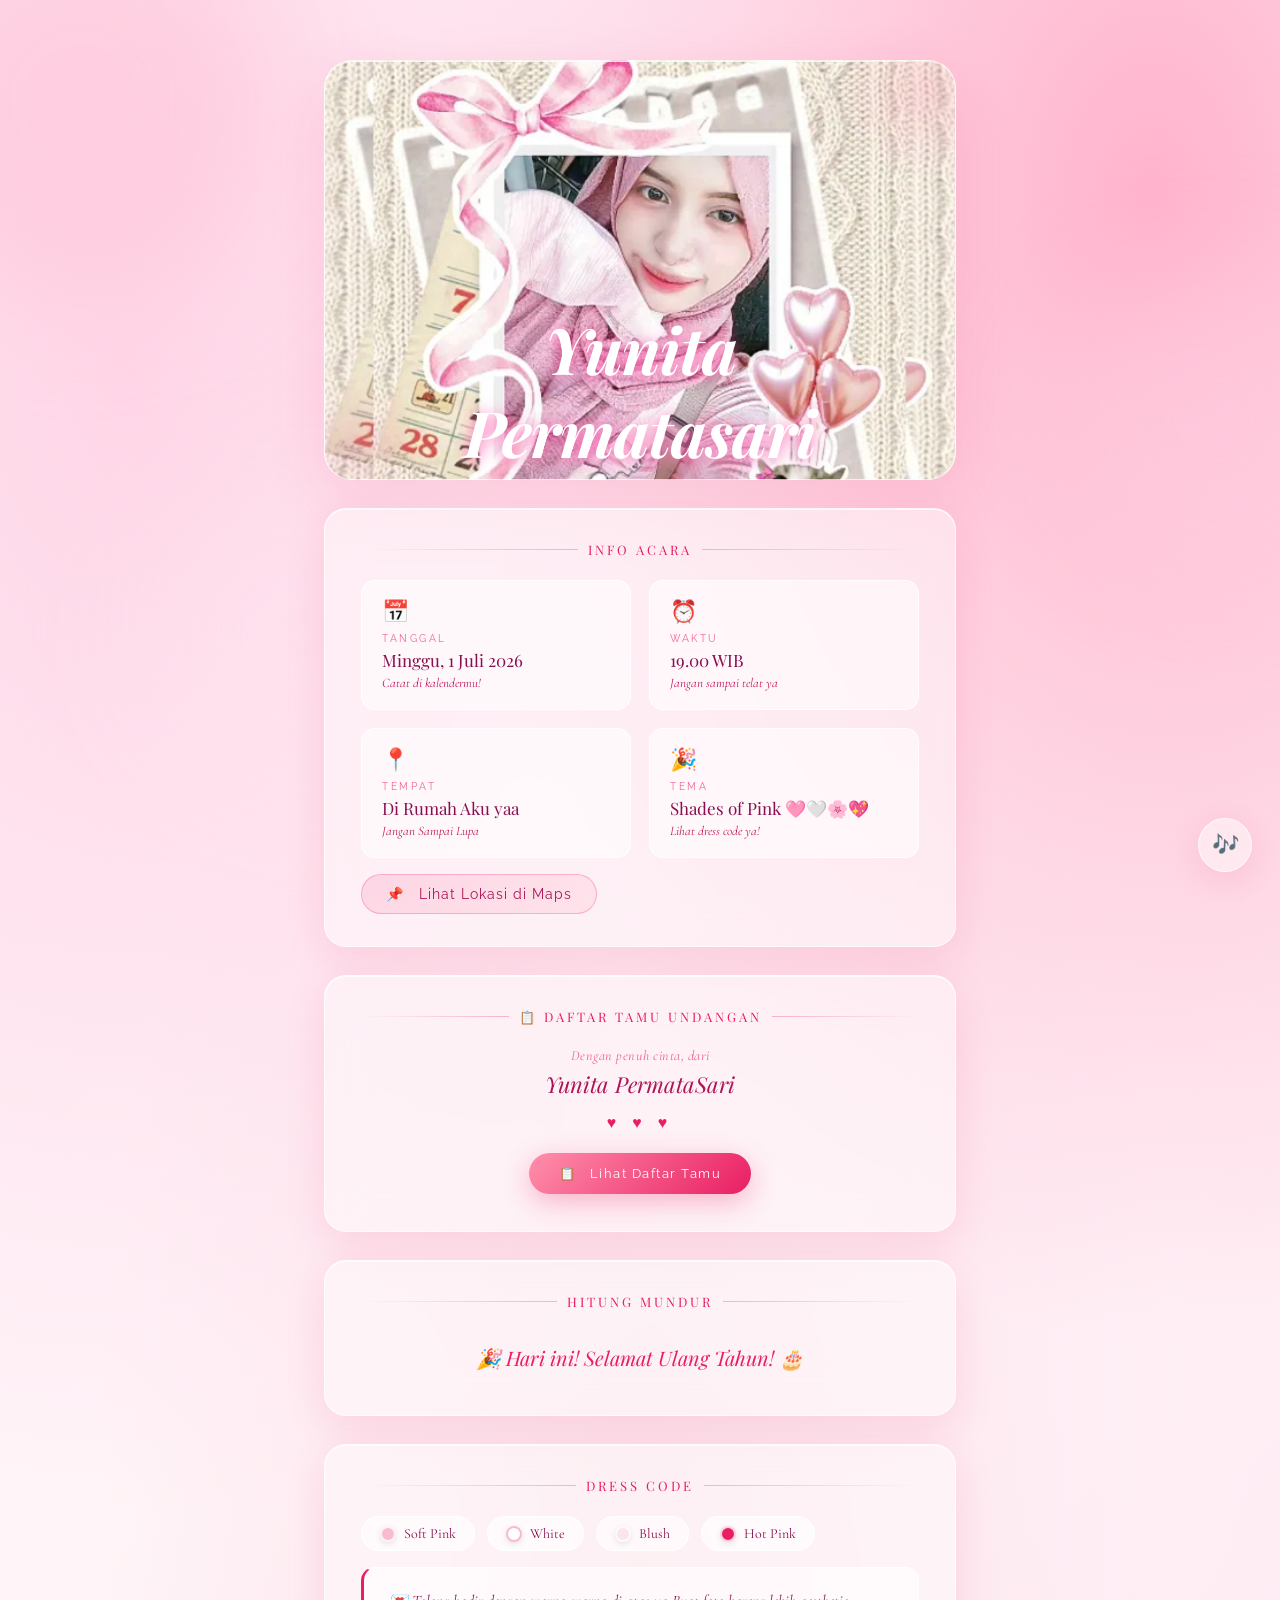
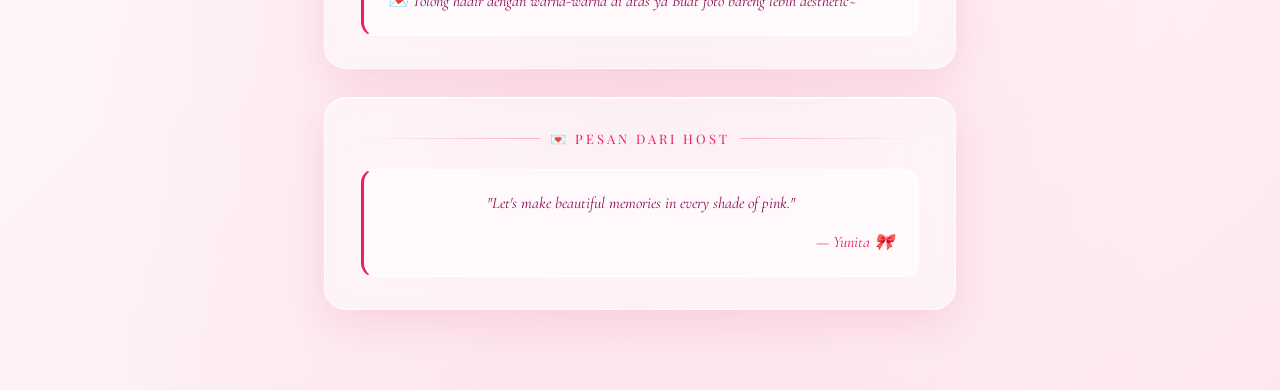
==== commit d4e952dc: "ubang tanggal" ====
--- a/PAGES/invitation.html
+++ b/PAGES/invitation.html
@@ -30,7 +30,7 @@
       <div class="info-item">
         <span class="icon">📅</span>
         <div class="label">Tanggal</div>
-        <div class="value">Minggu, 28 Juni 2026</div>
+        <div class="value">Minggu, 1 Juli 2026</div>
         <div class="sub">Catat di kalendermu!</div>
       </div>
       <div class="info-item">
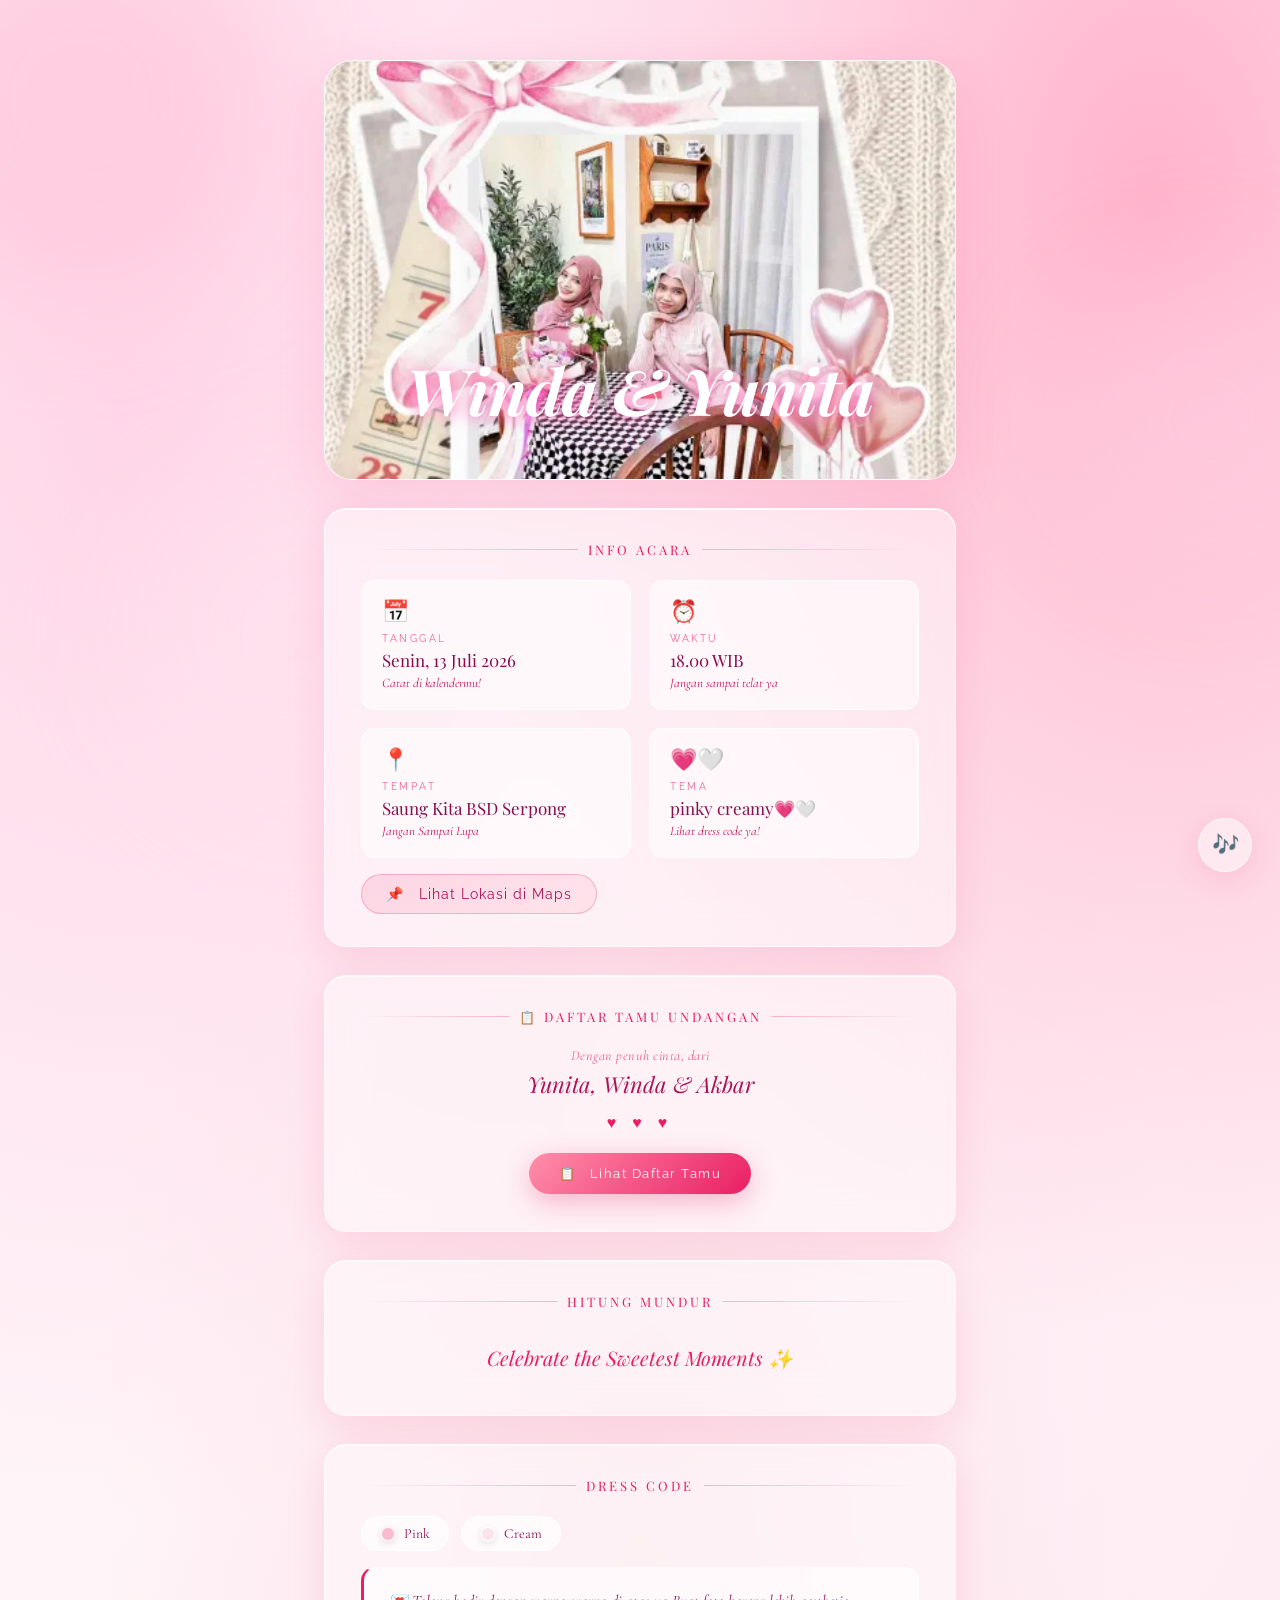
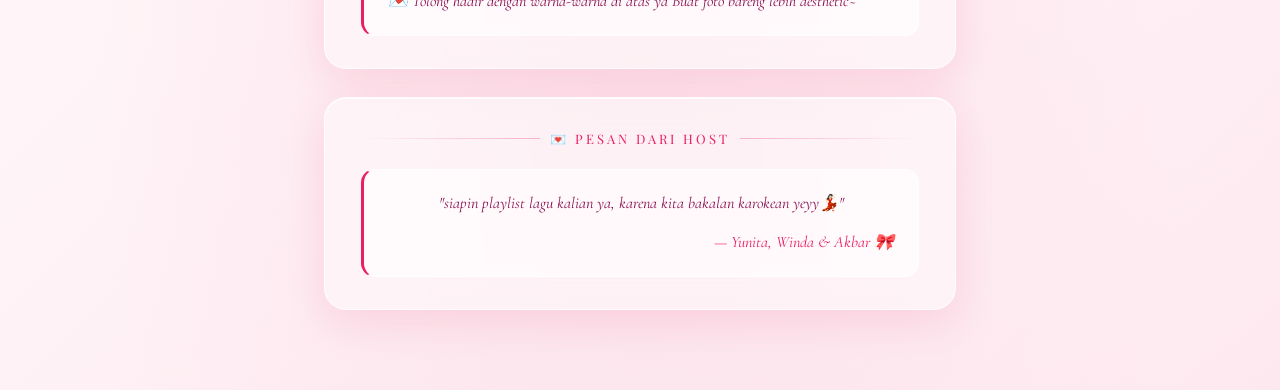
==== commit 64831f81: "update tampilan website" ====
--- a/PAGES/invitation.html
+++ b/PAGES/invitation.html
@@ -16,13 +16,15 @@
 <div class="music-btn" id="musicBtn">🎵</div>
 
 <audio id="happyBirthday" loop>
-<source src="../ASSETS/MUSIC/selamat.mpeg">
+<source src="../ASSETS/MUSIC/mantap.mpeg">
 </audio>
 
 <div class="page">
- <div class="header-card" style="background-image: url('../ASSETS/IMAGES/emeluy5.webp'); background-size: cover; background-position: center; background-repeat: no-repeat;">
-  <h1 class="header-name" style="margin: 0;">Yunita Permatasari</h1>
-</div>
+  <div class="header-card" id="headerCard">
+    <div class="slide-layer" id="slide1"></div>
+    <div class="slide-layer" id="slide2"></div>
+    <h1 class="header-name" style="margin: 0;" id="slideName">Yunita Permatasari</h1>
+  </div>
 
   <div class="glass-card" style="animation-delay:0.1s">
     <div class="section-title">Info Acara</div>
@@ -30,29 +32,29 @@
       <div class="info-item">
         <span class="icon">📅</span>
         <div class="label">Tanggal</div>
-        <div class="value">Minggu, 1 Juli 2026</div>
+        <div class="value">Senin, 13 Juli 2026</div>
         <div class="sub">Catat di kalendermu!</div>
       </div>
       <div class="info-item">
         <span class="icon">⏰</span>
         <div class="label">Waktu</div>
-        <div class="value">19.00 WIB</div>
+        <div class="value">18.00 WIB</div>
         <div class="sub">Jangan sampai telat ya</div>
       </div>
       <div class="info-item">
         <span class="icon">📍</span>
         <div class="label">Tempat</div>
-        <div class="value">Di Rumah Aku yaa</div>
+        <div class="value">Saung Kita BSD Serpong</div>
         <div class="sub">Jangan Sampai Lupa</div>
       </div>
       <div class="info-item">
-        <span class="icon">🎉</span>
+        <span class="icon">💗🤍</span>
         <div class="label">Tema</div>
-        <div class="value">Shades of Pink 🩷🤍🌸💖</div>
+        <div class="value">pinky creamy💗🤍</div>
         <div class="sub">Lihat dress code ya!</div>
       </div>
     </div>
-    <a href="#" class="location-btn" target="_blank">
+    <a href="https://share.google/UvX5l0DtDIAIfERnE" class="location-btn" target="_blank">
       📌 &nbsp; Lihat Lokasi di Maps
     </a>
   </div>
@@ -64,7 +66,7 @@
     <!-- Teks host di atas tombol -->
     <div style="margin: 15px 0 10px 0;">
       <p class="footer-from" style="font-size: 14px; margin-bottom: 5px;">Dengan penuh cinta, dari</p>
-      <p class="footer-name" style="font-size: 22px;">Yunita PermataSari</p>
+      <p class="footer-name" style="font-size: 22px;">Yunita, Winda & Akbar</p>
       <p class="footer-hearts" style="font-size: 16px;">♥ ♥ ♥</p>
     </div>
     
@@ -87,10 +89,8 @@
   <div class="glass-card" style="animation-delay:0.3s">
     <div class="section-title">Dress Code</div>
     <div class="dress-row">
-      <div class="dress-chip"><div class="color-dot" style="background:#f8bbd0"></div> Soft Pink</div>
-      <div class="dress-chip"><div class="color-dot" style="background:#ffffff;border-color:#f8bbd0"></div> White</div>
-      <div class="dress-chip"><div class="color-dot" style="background:#fce4ec"></div> Blush</div>
-      <div class="dress-chip"><div class="color-dot" style="background:#e91e63"></div> Hot Pink</div>
+      <div class="dress-chip"><div class="color-dot" style="background:#f8bbd0"></div> Pink</div>
+       <div class="dress-chip"><div class="color-dot" style="background:#fce4ec"></div> Cream</div>
     </div>
     <div class="note-card" style="margin-top:16px">
       💌 Tolong hadir dengan warna-warna di atas ya Buat foto bareng lebih aesthetic~
@@ -101,9 +101,9 @@
   <div class="section-title">💌 Pesan dari Host</div>
   <div class="note-card">
     <p style="font-size: 16px; font-style: italic; color: #880e4f; text-align: center;">
-      "Let's make beautiful memories in every shade of pink."
+      "siapin playlist lagu kalian ya, karena kita bakalan karokean yeyy💃🏻"
     </p>
-    <p style="margin-top: 12px; text-align: right; color: #e91e63;">— Yunita 🎀</p>
+    <p style="margin-top: 12px; text-align: right; color: #e91e63;">— Yunita, Winda & Akbar 🎀</p>
   </div>
 </div>
 <script src="../JS/invitation.js"></script>
--- a/CSS/invitation.css
+++ b/CSS/invitation.css
@@ -147,6 +147,23 @@
   margin-bottom: 10px;
   font-weight: 300;
 }
+.slide-layer {
+  position: absolute;
+  inset: 0;
+  background-size: cover;
+  background-position: center;
+  background-repeat: no-repeat;
+  transition: opacity 1.2s ease;
+}
+.slide-layer:first-child { z-index: 1; }
+.slide-layer:last-child  { z-index: 2; }
+
+.header-card h1,
+.header-name {
+  position: relative;
+  z-index: 3;
+}
+
 .header-name {
   font-family: 'Playfair Display', serif;
   font-size: clamp(42px, 10vw, 64px);
@@ -264,7 +281,7 @@
 .countdown-wrap {
   display: flex;
   justify-content: center;
-  gap: 18px;
+  gap: 10px;
   margin-top: 8px;
 }
 .cd-box {
@@ -272,25 +289,18 @@
   flex-direction: column;
   align-items: center;
   background: rgba(255,255,255,0.6);
-  border-radius: 14px;
-  padding: 14px 18px;
+  border-radius: 10px;
+  padding: 10px 16px;
   border: 1px solid rgba(255,255,255,0.8);
-  min-width: 66px;
-}
-.cd-num {
-  font-family: 'Playfair Display', serif;
-  font-size: 32px;
-  font-weight: 700;
-  color: #ad1457;
-  line-height: 1;
+  min-width: 60px;
 }
 .cd-label {
   font-family: 'Raleway', sans-serif;
   font-size: 9px;
-  letter-spacing: 2px;
+  letter-spacing: 0.5px;
   color: #f48fb1;
   text-transform: uppercase;
-  margin-top: 5px;
+  margin-top: 2px;
 }
 .cd-expired {
   font-family: 'Playfair Display', serif;
@@ -438,42 +448,39 @@
 }
 
 
-
 .cd-num {
   font-family: 'Raleway', sans-serif;
-  font-size: 28px;
+  font-size: 20px;
   font-weight: 800;
   color: #ad1457;
-  line-height: 1.2;
-  letter-spacing: 2px;
+  line-height: 1;
+  letter-spacing: 0.5px;
 }
 
 .cd-label {
   font-family: 'Raleway', sans-serif;
-  font-size: 10px;
+  font-size: 9px;
   font-weight: 600;
-  letter-spacing: 1px;
+  letter-spacing: 0.5px;
   color: #e91e63;
   text-transform: uppercase;
-  margin-top: 4px;
+  margin-top: 2px;
 }
 
 /* Responsive untuk HP kecil */
 @media (max-width: 480px) {
   .countdown-wrap {
-    gap: 10px;
+    gap: 6px;
   }
   .cd-box {
-    padding: 10px 12px;
-    min-width: 65px;
+    padding: 6px 10px;
+    min-width: 50px;
   }
   .cd-num {
-    font-size: 22px;
-    font-weight: 800;
+    font-size: 16px;
   }
   .cd-label {
-    font-size: 9px;
-    font-weight: 600;
+    font-size: 8px;
   }
 }
 
